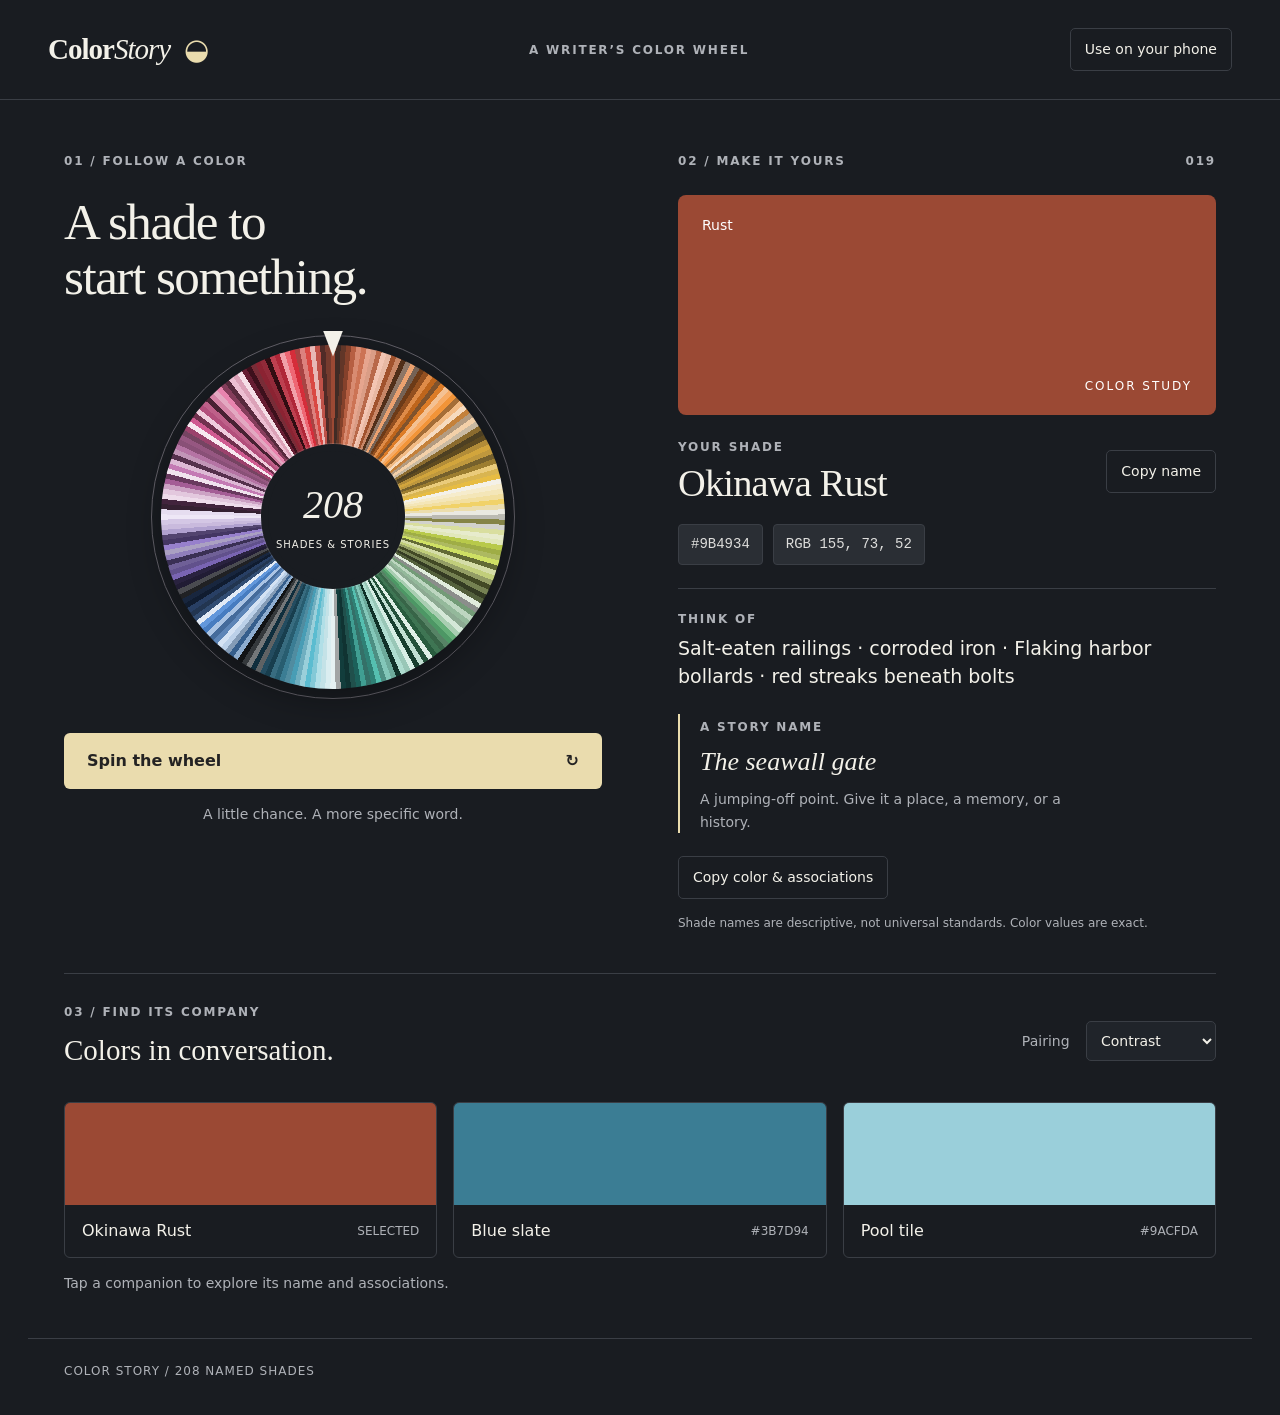
==== index.html @ 8705002e "initial commit" ====
<!doctype html><html lang="en"><head><meta charset="utf-8"><meta name="viewport" content="width=device-width,initial-scale=1"><meta name="theme-color" content="#191c21"><meta name="description" content="Spin a color into a story. 208 named shades, sensory associations, and companion palettes for writers."><title>Color Story — A writer’s color wheel</title><link rel="manifest" href="./manifest.webmanifest"><link rel="icon" type="image/svg+xml" href="data:image/svg+xml,%3Csvg xmlns='http://www.w3.org/2000/svg' viewBox='0 0 32 32'%3E%3Ccircle cx='16' cy='16' r='16' fill='%239B4934'/%3E%3Ccircle cx='16' cy='16' r='9' fill='%23409E92'/%3E%3Ccircle cx='16' cy='16' r='4' fill='%23F6ECCC'/%3E%3C/svg%3E"><link rel="stylesheet" href="./style.css"></head><body>
<header><a class="wordmark" href="./">Color<span>Story</span><span class="mark">◒</span></a><div class="header-note">A WRITER’S COLOR WHEEL</div><button class="quiet" id="install">Use on your phone</button></header>
<main><section class="wheel-panel" aria-label="Color wheel"><div class="section-label">01 / FOLLOW A COLOR</div><h1>A shade to<br>start something.</h1><div class="wheel-wrap"><div class="pointer" aria-hidden="true"></div><div id="wheel" role="img" aria-label="Spinning wheel of 208 named colors"></div><div class="wheel-center"><span>208</span><small>SHADES & STORIES</small></div></div><button id="spin" class="primary">Spin the wheel <span aria-hidden="true">↻</span></button><p class="small centered">A little chance. A more specific word.</p></section>
<section class="result-panel" aria-label="Selected color"><div class="section-label">02 / MAKE IT YOURS <span id="number"></span></div><div id="color-block"><span id="family-label"></span><span class="swatch-caption">COLOR STUDY</span></div><div class="name-row"><div><p class="eyebrow">YOUR SHADE</p><h2 id="color-name"></h2></div><button class="quiet" id="copy-name">Copy name</button></div><div class="codes"><button id="hex" title="Copy HEX"></button><button id="rgb" title="Copy RGB"></button></div><div class="association"><p class="eyebrow">THINK OF</p><p id="associations"></p></div><div class="story"><span class="eyebrow">A STORY NAME</span><p id="story-name"></p><p class="small">A jumping-off point. Give it a place, a memory, or a history.</p></div><button class="quiet copy-all" id="copy-all">Copy color & associations</button><p class="small footnote">Shade names are descriptive, not universal standards. Color values are exact.</p></section>
<section class="palette-section"><div class="palette-heading"><div><div class="section-label">03 / FIND ITS COMPANY</div><h3>Colors in conversation.</h3></div><label>Pairing <select id="pairing"><option value="contrast">Contrast</option><option value="neighbors">Neighbors</option><option value="tonal">Same family</option></select></label></div><div id="palette"></div><p id="palette-note" class="small">Tap a companion to explore its name and associations.</p></section>
</main><footer><span>COLOR STORY / 208 NAMED SHADES</span><span id="status" role="status" aria-live="polite"></span></footer>
<dialog id="install-dialog"><form method="dialog"><button class="close quiet" aria-label="Close">×</button></form><h3>Keep it close.</h3><p>On iPhone, open this page in Safari, tap Share, then Add to Home Screen. On Android, open your browser menu and choose Install app or Add to Home screen.</p><p class="small">This private hosted version may ask you to sign in. The downloadable app package can run on your own host, such as GitHub Pages, without ChatGPT login. Once loaded there, it also works offline.</p><button class="primary" id="native-install" hidden>Install Color Story</button></dialog>
<script src="./colors.js"></script><script src="./app.js"></script></body></html>
---- style.css ----
:root{color-scheme:dark;--bg:#191c21;--panel:#20242a;--line:#3a3e45;--text:#f3f1e9;--muted:#afb2b8;--accent:#eadcae}*{box-sizing:border-box}body{margin:0;background:var(--bg);color:var(--text);font:16px/1.5 system-ui,-apple-system,BlinkMacSystemFont,"Segoe UI",sans-serif}button,select{font:inherit}button,a,select{-webkit-tap-highlight-color:transparent}button{cursor:pointer}button:focus-visible,a:focus-visible,select:focus-visible{outline:3px solid #f2d268;outline-offset:5px}header{max-width:1320px;margin:auto;min-height:100px;padding:24px 48px;display:flex;align-items:center;justify-content:space-between;border-bottom:1px solid var(--line);gap:20px}.wordmark{font-family:Georgia,serif;font-size:29px;font-weight:bold;color:var(--text);text-decoration:none;letter-spacing:-1px}.wordmark>span:first-child{font-weight:normal;font-style:italic}.mark{font-family:system-ui;margin-left:14px;color:var(--accent)}.header-note,.section-label,.eyebrow{font-size:12px;letter-spacing:1.8px;font-weight:600}.header-note{color:var(--muted)}main{max-width:1224px;margin:auto;padding:52px 36px 30px;display:grid;grid-template-columns:1fr 1fr;gap:0 76px}.section-label{color:var(--muted);display:flex;justify-content:space-between}h1{font:normal clamp(38px,4vw,57px)/1.08 Georgia,serif;margin:24px 0 28px;letter-spacing:-1.5px}h2{font:normal clamp(31px,3vw,46px)/1.1 Georgia,serif;margin:4px 0 0;letter-spacing:-.8px}h3{font:normal 29px/1.2 Georgia,serif;margin:12px 0}.wheel-wrap{position:relative;width:min(100%,364px);aspect-ratio:1;margin:30px auto 34px;padding:9px;border:1px solid #626068;border-radius:50%}#wheel{width:100%;height:100%;border-radius:50%;transition:transform 2.8s cubic-bezier(.15,.7,.1,1);box-shadow:0 10px 36px #0005}.wheel-center{position:absolute;inset:30%;border-radius:50%;background:var(--bg);border:7px solid #191c2140;display:flex;align-items:center;justify-content:center;flex-direction:column;box-shadow:0 0 0 1px #ffffff25}.wheel-center>span{font:italic 40px Georgia,serif}.wheel-center small{font-size:10px;letter-spacing:1px;margin-top:9px}.pointer{position:absolute;z-index:2;left:calc(50% - 10px);top:-5px;width:20px;height:26px;background:var(--text);clip-path:polygon(0 0,100% 0,50% 100%);filter:drop-shadow(0 2px 2px #000)}.primary{background:var(--accent);color:#242323;border:0;padding:16px 23px;border-radius:6px;font-weight:650;min-height:52px}.primary:hover{background:#f2e6c4}.primary:disabled{opacity:.6;cursor:wait}#spin{width:100%;display:flex;justify-content:space-between}.small{font-size:14px;color:var(--muted);line-height:1.6}.centered{text-align:center}.result-panel{padding-top:0}#color-block{background:#9B4934;height:220px;border-radius:8px;margin-top:25px;padding:20px 24px;display:flex;flex-direction:column;justify-content:space-between;transition:background .4s}#family-label{font-size:14px}.swatch-caption{font-size:12px;letter-spacing:2px;align-self:flex-end}.name-row{display:flex;align-items:center;justify-content:space-between;gap:15px;margin-top:23px}.eyebrow{color:var(--muted);margin:0 0 6px}.quiet{background:none;border:1px solid var(--line);color:var(--text);padding:10px 14px;border-radius:5px;font-size:14px;min-height:42px;white-space:nowrap}.quiet:hover{background:#ffffff0a;border-color:#7c8089}.codes{display:flex;gap:10px;margin:20px 0 23px;flex-wrap:wrap}.codes button{background:#2a2e34;color:#dededc;border:1px solid var(--line);padding:8px 12px;border-radius:4px;font:14px/1.6 ui-monospace,monospace}.association{border-top:1px solid var(--line);padding-top:21px}.association>p:last-child{font-size:19px;margin:6px 0 23px}.story{border-left:2px solid var(--accent);padding-left:20px;margin:23px 0}.story>p:nth-child(2){font:italic 26px/1.25 Georgia,serif;margin:8px 0}.story .small{max-width:370px;margin:10px 0}.footnote{font-size:12px;margin:15px 0 0}.palette-section{grid-column:1/-1;border-top:1px solid var(--line);margin-top:40px;padding-top:29px}.palette-heading{display:flex;align-items:center;justify-content:space-between;gap:20px;margin-bottom:22px}.palette-heading label{font-size:14px;color:var(--muted)}select{margin-left:12px;color:var(--text);background:var(--panel);padding:10px;border:1px solid var(--line);border-radius:5px}#palette{display:grid;grid-template-columns:repeat(3,1fr);gap:16px}.palette-card{background:transparent;border:1px solid var(--line);border-radius:6px;padding:0;overflow:hidden;text-align:left;color:var(--text)}.palette-card:hover{border-color:#a2a4aa}.mini-swatch{height:102px;display:block}.mini-info{padding:14px 17px;display:flex;justify-content:space-between;align-items:center;gap:12px}.mini-info b{font-size:16px;font-weight:500}.mini-info small{color:var(--muted);font-size:12px}footer{border-top:1px solid var(--line);max-width:1224px;margin:0 auto;padding:23px 36px 35px;display:flex;justify-content:space-between;gap:20px;color:var(--muted);font-size:12px;letter-spacing:1px}#status{letter-spacing:0;color:var(--accent)}dialog{background:var(--panel);color:var(--text);border:1px solid var(--line);border-radius:10px;max-width:490px;padding:28px;width:calc(100% - 32px)}dialog::backdrop{background:#0009}.close{float:right;font-size:22px}dialog p{line-height:1.65}button[hidden]{display:none}@media(max-width:800px){header{padding:20px 22px;min-height:80px}.header-note{display:none}main{gap:35px;padding:30px 22px;grid-template-columns:1fr}h1{font-size:40px}h1 br{display:none}.wheel-wrap{width:min(78vw,330px);margin:25px auto}.result-panel{border-top:1px solid var(--line);padding-top:28px}#color-block{height:160px}.palette-section{margin-top:0}.palette-heading{align-items:flex-start;flex-direction:column;gap:8px}#palette{gap:9px}.mini-info{padding:11px;display:block}.mini-info b{display:block;font-size:14px}.mini-info small{display:block;margin-top:6px}.mini-swatch{height:80px}.name-row .quiet{font-size:12px}footer{padding:20px 22px;flex-direction:column;gap:5px}.palette-heading h3{font-size:28px}}@media(prefers-reduced-motion:reduce){#wheel,#color-block{transition:none}}
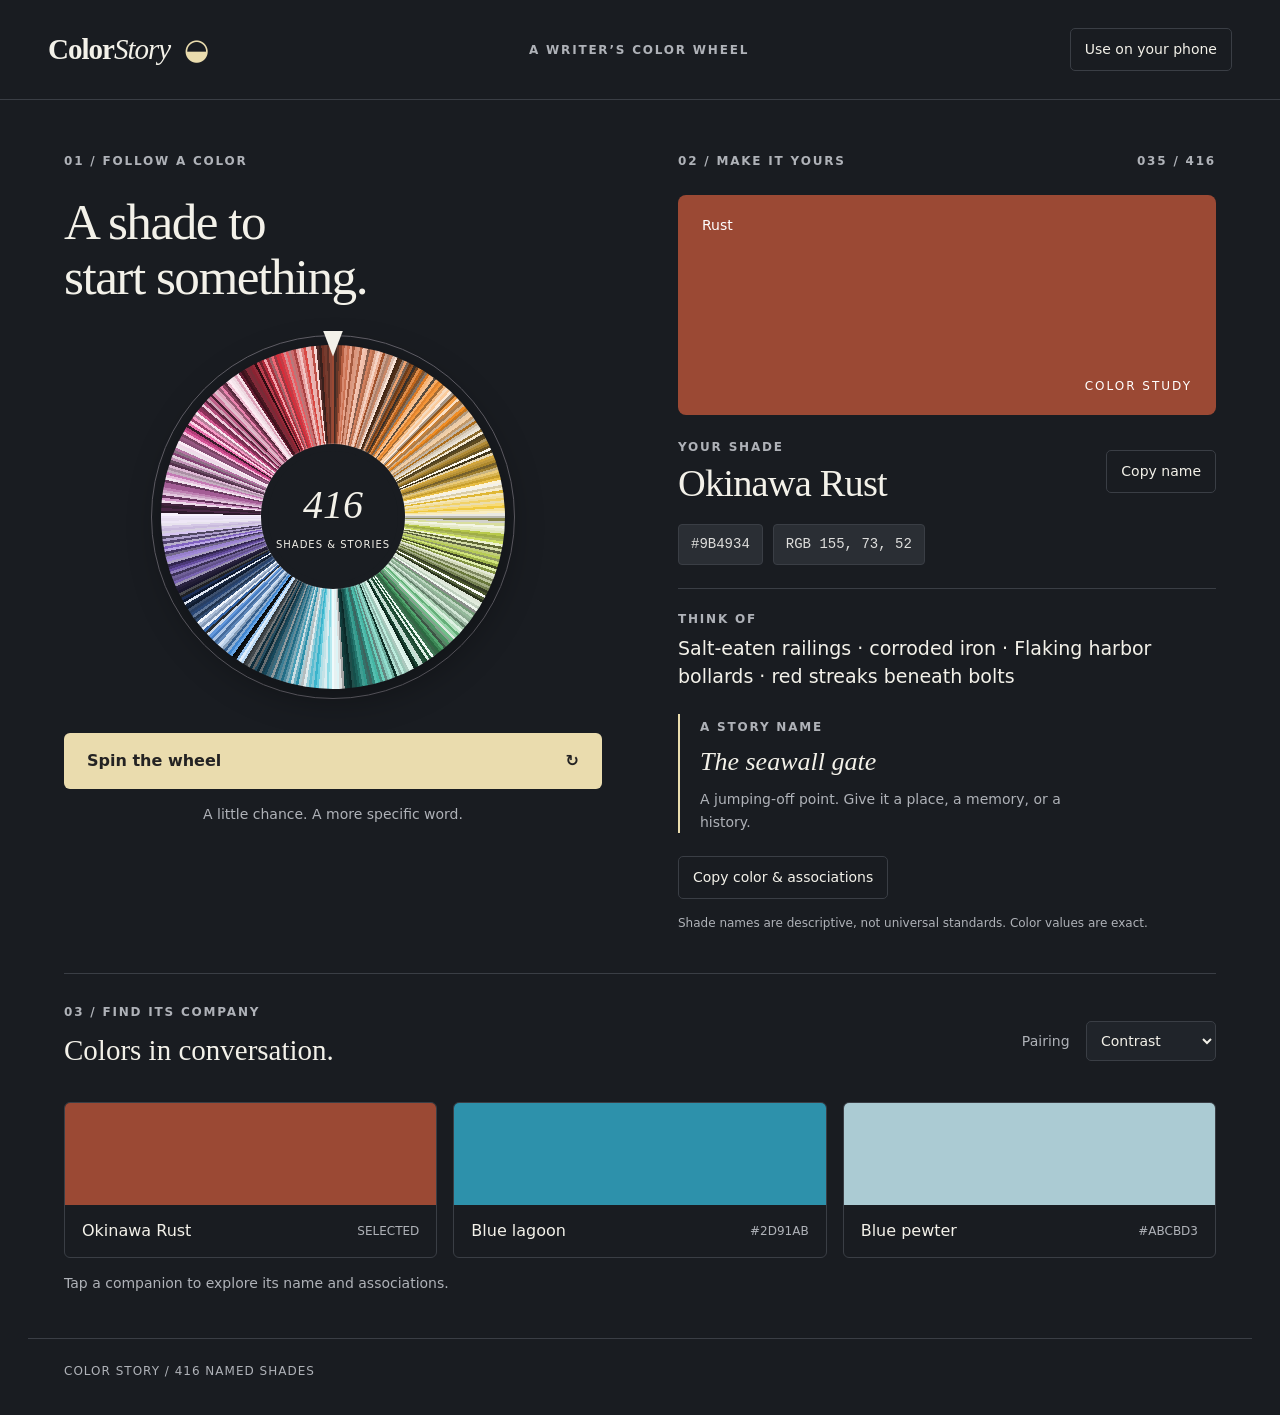
==== commit fa3593a6: "Expand color picker from 208 to 416 shades" ====
--- a/index.html
+++ b/index.html
@@ -1,8 +1,8 @@
-<!doctype html><html lang="en"><head><meta charset="utf-8"><meta name="viewport" content="width=device-width,initial-scale=1"><meta name="theme-color" content="#191c21"><meta name="description" content="Spin a color into a story. 208 named shades, sensory associations, and companion palettes for writers."><title>Color Story — A writer’s color wheel</title><link rel="manifest" href="./manifest.webmanifest"><link rel="icon" type="image/svg+xml" href="data:image/svg+xml,%3Csvg xmlns='http://www.w3.org/2000/svg' viewBox='0 0 32 32'%3E%3Ccircle cx='16' cy='16' r='16' fill='%239B4934'/%3E%3Ccircle cx='16' cy='16' r='9' fill='%23409E92'/%3E%3Ccircle cx='16' cy='16' r='4' fill='%23F6ECCC'/%3E%3C/svg%3E"><link rel="stylesheet" href="./style.css"></head><body>
+<!doctype html><html lang="en"><head><meta charset="utf-8"><meta name="viewport" content="width=device-width,initial-scale=1"><meta name="theme-color" content="#191c21"><meta name="description" content="Spin a color into a story. 416 named shades, sensory associations, and companion palettes for writers."><title>Color Story — A writer’s color wheel</title><link rel="manifest" href="./manifest.webmanifest"><link rel="icon" type="image/svg+xml" href="data:image/svg+xml,%3Csvg xmlns='http://www.w3.org/2000/svg' viewBox='0 0 32 32'%3E%3Ccircle cx='16' cy='16' r='16' fill='%239B4934'/%3E%3Ccircle cx='16' cy='16' r='9' fill='%23409E92'/%3E%3Ccircle cx='16' cy='16' r='4' fill='%23F6ECCC'/%3E%3C/svg%3E"><link rel="stylesheet" href="./style.css"></head><body>
 <header><a class="wordmark" href="./">Color<span>Story</span><span class="mark">◒</span></a><div class="header-note">A WRITER’S COLOR WHEEL</div><button class="quiet" id="install">Use on your phone</button></header>
-<main><section class="wheel-panel" aria-label="Color wheel"><div class="section-label">01 / FOLLOW A COLOR</div><h1>A shade to<br>start something.</h1><div class="wheel-wrap"><div class="pointer" aria-hidden="true"></div><div id="wheel" role="img" aria-label="Spinning wheel of 208 named colors"></div><div class="wheel-center"><span>208</span><small>SHADES & STORIES</small></div></div><button id="spin" class="primary">Spin the wheel <span aria-hidden="true">↻</span></button><p class="small centered">A little chance. A more specific word.</p></section>
+<main><section class="wheel-panel" aria-label="Color wheel"><div class="section-label">01 / FOLLOW A COLOR</div><h1>A shade to<br>start something.</h1><div class="wheel-wrap"><div class="pointer" aria-hidden="true"></div><div id="wheel" role="img" aria-label="Spinning wheel of 416 named colors"></div><div class="wheel-center"><span id="shade-count">416</span><small>SHADES & STORIES</small></div></div><button id="spin" class="primary">Spin the wheel <span aria-hidden="true">↻</span></button><p class="small centered">A little chance. A more specific word.</p></section>
 <section class="result-panel" aria-label="Selected color"><div class="section-label">02 / MAKE IT YOURS <span id="number"></span></div><div id="color-block"><span id="family-label"></span><span class="swatch-caption">COLOR STUDY</span></div><div class="name-row"><div><p class="eyebrow">YOUR SHADE</p><h2 id="color-name"></h2></div><button class="quiet" id="copy-name">Copy name</button></div><div class="codes"><button id="hex" title="Copy HEX"></button><button id="rgb" title="Copy RGB"></button></div><div class="association"><p class="eyebrow">THINK OF</p><p id="associations"></p></div><div class="story"><span class="eyebrow">A STORY NAME</span><p id="story-name"></p><p class="small">A jumping-off point. Give it a place, a memory, or a history.</p></div><button class="quiet copy-all" id="copy-all">Copy color & associations</button><p class="small footnote">Shade names are descriptive, not universal standards. Color values are exact.</p></section>
 <section class="palette-section"><div class="palette-heading"><div><div class="section-label">03 / FIND ITS COMPANY</div><h3>Colors in conversation.</h3></div><label>Pairing <select id="pairing"><option value="contrast">Contrast</option><option value="neighbors">Neighbors</option><option value="tonal">Same family</option></select></label></div><div id="palette"></div><p id="palette-note" class="small">Tap a companion to explore its name and associations.</p></section>
-</main><footer><span>COLOR STORY / 208 NAMED SHADES</span><span id="status" role="status" aria-live="polite"></span></footer>
+</main><footer><span id="footer-count">COLOR STORY / 416 NAMED SHADES</span><span id="status" role="status" aria-live="polite"></span></footer>
 <dialog id="install-dialog"><form method="dialog"><button class="close quiet" aria-label="Close">×</button></form><h3>Keep it close.</h3><p>On iPhone, open this page in Safari, tap Share, then Add to Home Screen. On Android, open your browser menu and choose Install app or Add to Home screen.</p><p class="small">This private hosted version may ask you to sign in. The downloadable app package can run on your own host, such as GitHub Pages, without ChatGPT login. Once loaded there, it also works offline.</p><button class="primary" id="native-install" hidden>Install Color Story</button></dialog>
 <script src="./colors.js"></script><script src="./app.js"></script></body></html>
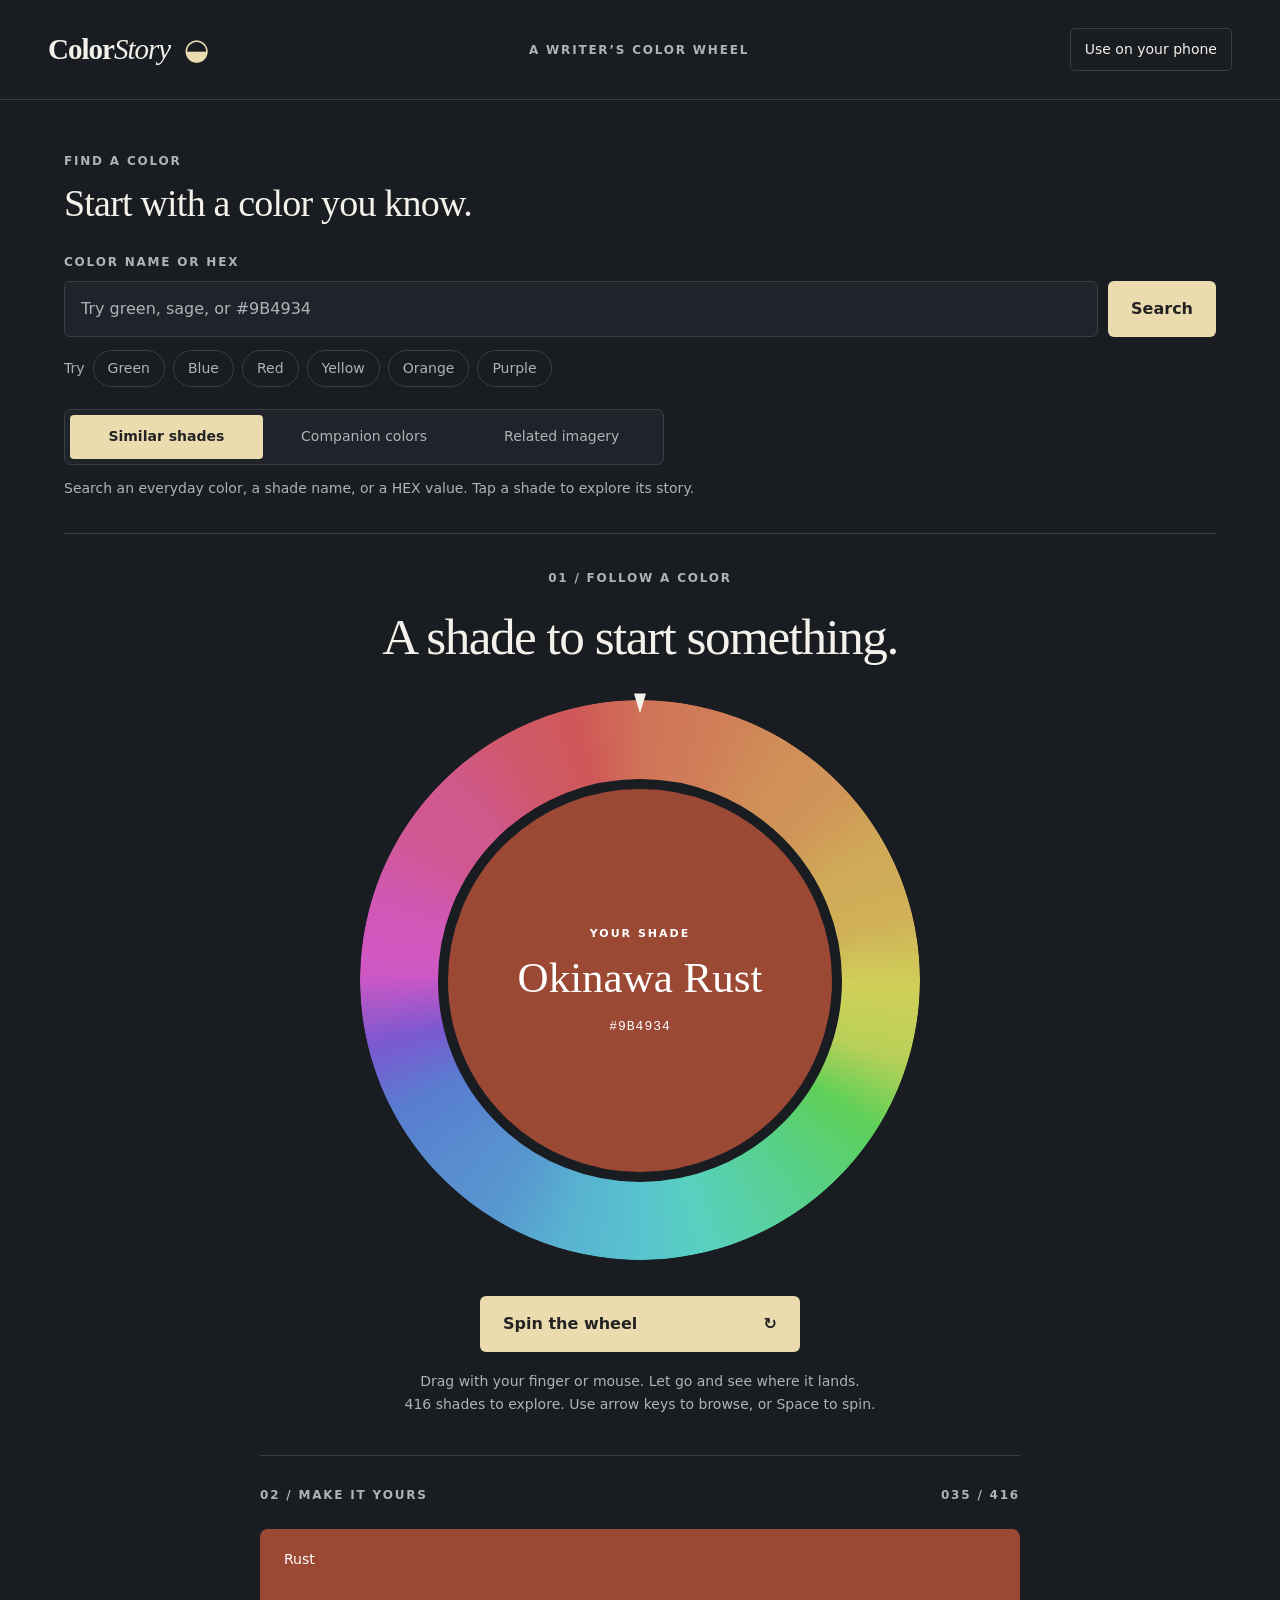
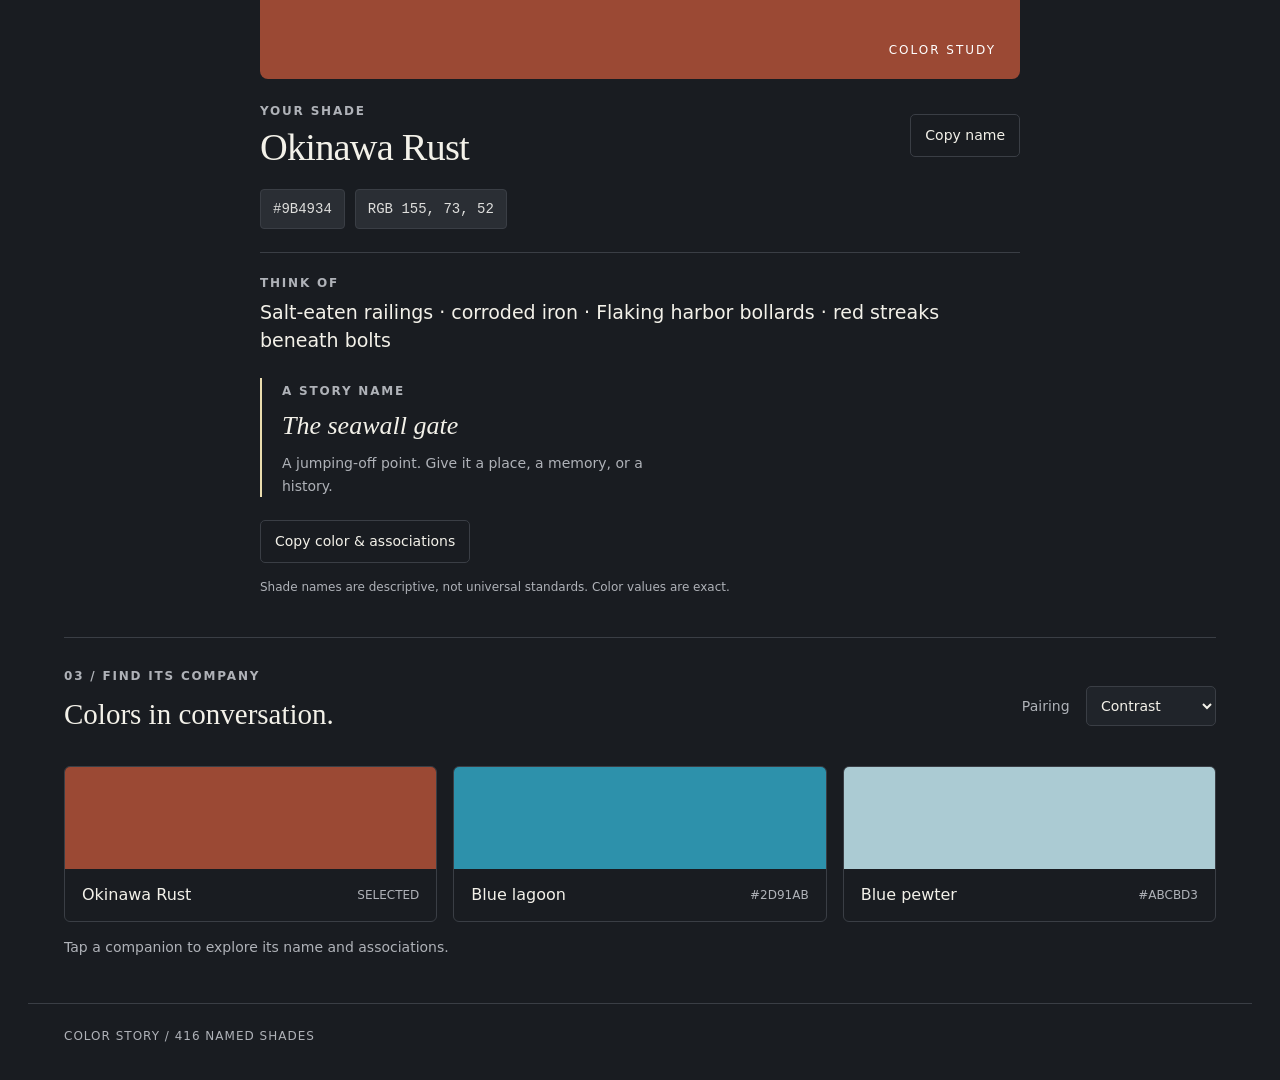
==== commit 49297391: "Add color search and interactive smooth color wheel" ====
--- a/index.html
+++ b/index.html
@@ -1,8 +1,49 @@
 <!doctype html><html lang="en"><head><meta charset="utf-8"><meta name="viewport" content="width=device-width,initial-scale=1"><meta name="theme-color" content="#191c21"><meta name="description" content="Spin a color into a story. 416 named shades, sensory associations, and companion palettes for writers."><title>Color Story — A writer’s color wheel</title><link rel="manifest" href="./manifest.webmanifest"><link rel="icon" type="image/svg+xml" href="data:image/svg+xml,%3Csvg xmlns='http://www.w3.org/2000/svg' viewBox='0 0 32 32'%3E%3Ccircle cx='16' cy='16' r='16' fill='%239B4934'/%3E%3Ccircle cx='16' cy='16' r='9' fill='%23409E92'/%3E%3Ccircle cx='16' cy='16' r='4' fill='%23F6ECCC'/%3E%3C/svg%3E"><link rel="stylesheet" href="./style.css"></head><body>
 <header><a class="wordmark" href="./">Color<span>Story</span><span class="mark">◒</span></a><div class="header-note">A WRITER’S COLOR WHEEL</div><button class="quiet" id="install">Use on your phone</button></header>
-<main><section class="wheel-panel" aria-label="Color wheel"><div class="section-label">01 / FOLLOW A COLOR</div><h1>A shade to<br>start something.</h1><div class="wheel-wrap"><div class="pointer" aria-hidden="true"></div><div id="wheel" role="img" aria-label="Spinning wheel of 416 named colors"></div><div class="wheel-center"><span id="shade-count">416</span><small>SHADES & STORIES</small></div></div><button id="spin" class="primary">Spin the wheel <span aria-hidden="true">↻</span></button><p class="small centered">A little chance. A more specific word.</p></section>
+<main>
+<section class="search-section" aria-labelledby="search-heading">
+  <div class="section-label">FIND A COLOR</div>
+  <h2 id="search-heading">Start with a color you know.</h2>
+  <form id="color-search-form" role="search">
+    <label class="eyebrow" for="color-search">COLOR NAME OR HEX</label>
+    <div class="search-input-row">
+      <input id="color-search" type="search" placeholder="Try green, sage, or #9B4934" autocomplete="off" spellcheck="false" maxlength="100" aria-describedby="search-help">
+      <button class="quiet" id="clear-search" type="button" hidden>Clear</button>
+      <button class="primary" type="submit">Search</button>
+    </div>
+  </form>
+  <div class="search-examples" aria-label="Try a color">
+    <span class="small">Try</span>
+    <button type="button" data-query="green">Green</button><button type="button" data-query="blue">Blue</button><button type="button" data-query="red">Red</button><button type="button" data-query="yellow">Yellow</button><button type="button" data-query="orange">Orange</button><button type="button" data-query="purple">Purple</button>
+  </div>
+  <fieldset class="search-modes">
+    <legend class="visually-hidden">Explore search results by</legend>
+    <label><input type="radio" name="search-mode" value="similar" checked><span>Similar shades</span></label>
+    <label><input type="radio" name="search-mode" value="companions"><span>Companion colors</span></label>
+    <label><input type="radio" name="search-mode" value="imagery"><span>Related imagery</span></label>
+  </fieldset>
+  <p id="search-help" class="small">Search an everyday color, a shade name, or a HEX value. Tap a shade to explore its story.</p>
+  <div id="search-anchor-controls" class="search-anchor-controls" hidden>
+    <label for="search-anchor">Pairing with:</label><span id="search-anchor-swatch" aria-hidden="true"></span><select id="search-anchor"></select>
+    <label for="search-pairing">Pairing</label><select id="search-pairing"><option value="contrast">Contrast</option><option value="neighbors">Neighbors</option><option value="tonal">Same family</option></select>
+  </div>
+  <p id="search-summary" class="small" role="status" aria-live="polite" aria-atomic="true"></p>
+  <ul id="search-results" class="search-results" aria-label="Color search results"></ul>
+  <button id="search-more" class="quiet" type="button" hidden>Show more shades</button>
+</section>
+<section class="wheel-panel" aria-label="Color wheel">
+  <div class="section-label">01 / FOLLOW A COLOR</div>
+  <h1>A shade to start something.</h1>
+  <div id="wheel-control" class="wheel-wrap" role="slider" tabindex="0" aria-label="Color wheel" aria-valuemin="0" aria-valuemax="415" aria-valuenow="0" aria-describedby="wheel-help">
+    <div class="pointer" aria-hidden="true"></div>
+    <div class="wheel-disc" aria-hidden="true"><div id="wheel"></div></div>
+    <div id="wheel-preview" class="wheel-center" aria-hidden="true"><span class="wheel-eyebrow">YOUR SHADE</span><span id="wheel-color-name"></span><small id="wheel-color-hex"></small></div>
+  </div>
+  <button id="spin" class="primary">Spin the wheel <span aria-hidden="true">↻</span></button>
+  <p id="wheel-help" class="small centered">Drag with your finger or mouse. Let go and see where it lands.<br><span id="shade-count">416</span> shades to explore. Use arrow keys to browse, or Space to spin.</p>
+</section>
 <section class="result-panel" aria-label="Selected color"><div class="section-label">02 / MAKE IT YOURS <span id="number"></span></div><div id="color-block"><span id="family-label"></span><span class="swatch-caption">COLOR STUDY</span></div><div class="name-row"><div><p class="eyebrow">YOUR SHADE</p><h2 id="color-name"></h2></div><button class="quiet" id="copy-name">Copy name</button></div><div class="codes"><button id="hex" title="Copy HEX"></button><button id="rgb" title="Copy RGB"></button></div><div class="association"><p class="eyebrow">THINK OF</p><p id="associations"></p></div><div class="story"><span class="eyebrow">A STORY NAME</span><p id="story-name"></p><p class="small">A jumping-off point. Give it a place, a memory, or a history.</p></div><button class="quiet copy-all" id="copy-all">Copy color & associations</button><p class="small footnote">Shade names are descriptive, not universal standards. Color values are exact.</p></section>
 <section class="palette-section"><div class="palette-heading"><div><div class="section-label">03 / FIND ITS COMPANY</div><h3>Colors in conversation.</h3></div><label>Pairing <select id="pairing"><option value="contrast">Contrast</option><option value="neighbors">Neighbors</option><option value="tonal">Same family</option></select></label></div><div id="palette"></div><p id="palette-note" class="small">Tap a companion to explore its name and associations.</p></section>
 </main><footer><span id="footer-count">COLOR STORY / 416 NAMED SHADES</span><span id="status" role="status" aria-live="polite"></span></footer>
 <dialog id="install-dialog"><form method="dialog"><button class="close quiet" aria-label="Close">×</button></form><h3>Keep it close.</h3><p>On iPhone, open this page in Safari, tap Share, then Add to Home Screen. On Android, open your browser menu and choose Install app or Add to Home screen.</p><p class="small">This private hosted version may ask you to sign in. The downloadable app package can run on your own host, such as GitHub Pages, without ChatGPT login. Once loaded there, it also works offline.</p><button class="primary" id="native-install" hidden>Install Color Story</button></dialog>
-<script src="./colors.js"></script><script src="./app.js"></script></body></html>
+<script src="./colors.js"></script><script src="./search.js"></script><script src="./wheel.js"></script><script src="./app.js"></script></body></html>
--- a/style.css
+++ b/style.css
@@ -1 +1,70 @@
 :root{color-scheme:dark;--bg:#191c21;--panel:#20242a;--line:#3a3e45;--text:#f3f1e9;--muted:#afb2b8;--accent:#eadcae}*{box-sizing:border-box}body{margin:0;background:var(--bg);color:var(--text);font:16px/1.5 system-ui,-apple-system,BlinkMacSystemFont,"Segoe UI",sans-serif}button,select{font:inherit}button,a,select{-webkit-tap-highlight-color:transparent}button{cursor:pointer}button:focus-visible,a:focus-visible,select:focus-visible{outline:3px solid #f2d268;outline-offset:5px}header{max-width:1320px;margin:auto;min-height:100px;padding:24px 48px;display:flex;align-items:center;justify-content:space-between;border-bottom:1px solid var(--line);gap:20px}.wordmark{font-family:Georgia,serif;font-size:29px;font-weight:bold;color:var(--text);text-decoration:none;letter-spacing:-1px}.wordmark>span:first-child{font-weight:normal;font-style:italic}.mark{font-family:system-ui;margin-left:14px;color:var(--accent)}.header-note,.section-label,.eyebrow{font-size:12px;letter-spacing:1.8px;font-weight:600}.header-note{color:var(--muted)}main{max-width:1224px;margin:auto;padding:52px 36px 30px;display:grid;grid-template-columns:1fr 1fr;gap:0 76px}.section-label{color:var(--muted);display:flex;justify-content:space-between}h1{font:normal clamp(38px,4vw,57px)/1.08 Georgia,serif;margin:24px 0 28px;letter-spacing:-1.5px}h2{font:normal clamp(31px,3vw,46px)/1.1 Georgia,serif;margin:4px 0 0;letter-spacing:-.8px}h3{font:normal 29px/1.2 Georgia,serif;margin:12px 0}.wheel-wrap{position:relative;width:min(100%,364px);aspect-ratio:1;margin:30px auto 34px;padding:9px;border:1px solid #626068;border-radius:50%}#wheel{width:100%;height:100%;border-radius:50%;transition:transform 2.8s cubic-bezier(.15,.7,.1,1);box-shadow:0 10px 36px #0005}.wheel-center{position:absolute;inset:30%;border-radius:50%;background:var(--bg);border:7px solid #191c2140;display:flex;align-items:center;justify-content:center;flex-direction:column;box-shadow:0 0 0 1px #ffffff25}.wheel-center>span{font:italic 40px Georgia,serif}.wheel-center small{font-size:10px;letter-spacing:1px;margin-top:9px}.pointer{position:absolute;z-index:2;left:calc(50% - 10px);top:-5px;width:20px;height:26px;background:var(--text);clip-path:polygon(0 0,100% 0,50% 100%);filter:drop-shadow(0 2px 2px #000)}.primary{background:var(--accent);color:#242323;border:0;padding:16px 23px;border-radius:6px;font-weight:650;min-height:52px}.primary:hover{background:#f2e6c4}.primary:disabled{opacity:.6;cursor:wait}#spin{width:100%;display:flex;justify-content:space-between}.small{font-size:14px;color:var(--muted);line-height:1.6}.centered{text-align:center}.result-panel{padding-top:0}#color-block{background:#9B4934;height:220px;border-radius:8px;margin-top:25px;padding:20px 24px;display:flex;flex-direction:column;justify-content:space-between;transition:background .4s}#family-label{font-size:14px}.swatch-caption{font-size:12px;letter-spacing:2px;align-self:flex-end}.name-row{display:flex;align-items:center;justify-content:space-between;gap:15px;margin-top:23px}.eyebrow{color:var(--muted);margin:0 0 6px}.quiet{background:none;border:1px solid var(--line);color:var(--text);padding:10px 14px;border-radius:5px;font-size:14px;min-height:42px;white-space:nowrap}.quiet:hover{background:#ffffff0a;border-color:#7c8089}.codes{display:flex;gap:10px;margin:20px 0 23px;flex-wrap:wrap}.codes button{background:#2a2e34;color:#dededc;border:1px solid var(--line);padding:8px 12px;border-radius:4px;font:14px/1.6 ui-monospace,monospace}.association{border-top:1px solid var(--line);padding-top:21px}.association>p:last-child{font-size:19px;margin:6px 0 23px}.story{border-left:2px solid var(--accent);padding-left:20px;margin:23px 0}.story>p:nth-child(2){font:italic 26px/1.25 Georgia,serif;margin:8px 0}.story .small{max-width:370px;margin:10px 0}.footnote{font-size:12px;margin:15px 0 0}.palette-section{grid-column:1/-1;border-top:1px solid var(--line);margin-top:40px;padding-top:29px}.palette-heading{display:flex;align-items:center;justify-content:space-between;gap:20px;margin-bottom:22px}.palette-heading label{font-size:14px;color:var(--muted)}select{margin-left:12px;color:var(--text);background:var(--panel);padding:10px;border:1px solid var(--line);border-radius:5px}#palette{display:grid;grid-template-columns:repeat(3,1fr);gap:16px}.palette-card{background:transparent;border:1px solid var(--line);border-radius:6px;padding:0;overflow:hidden;text-align:left;color:var(--text)}.palette-card:hover{border-color:#a2a4aa}.mini-swatch{height:102px;display:block}.mini-info{padding:14px 17px;display:flex;justify-content:space-between;align-items:center;gap:12px}.mini-info b{font-size:16px;font-weight:500}.mini-info small{color:var(--muted);font-size:12px}footer{border-top:1px solid var(--line);max-width:1224px;margin:0 auto;padding:23px 36px 35px;display:flex;justify-content:space-between;gap:20px;color:var(--muted);font-size:12px;letter-spacing:1px}#status{letter-spacing:0;color:var(--accent)}dialog{background:var(--panel);color:var(--text);border:1px solid var(--line);border-radius:10px;max-width:490px;padding:28px;width:calc(100% - 32px)}dialog::backdrop{background:#0009}.close{float:right;font-size:22px}dialog p{line-height:1.65}button[hidden]{display:none}@media(max-width:800px){header{padding:20px 22px;min-height:80px}.header-note{display:none}main{gap:35px;padding:30px 22px;grid-template-columns:1fr}h1{font-size:40px}h1 br{display:none}.wheel-wrap{width:min(78vw,330px);margin:25px auto}.result-panel{border-top:1px solid var(--line);padding-top:28px}#color-block{height:160px}.palette-section{margin-top:0}.palette-heading{align-items:flex-start;flex-direction:column;gap:8px}#palette{gap:9px}.mini-info{padding:11px;display:block}.mini-info b{display:block;font-size:14px}.mini-info small{display:block;margin-top:6px}.mini-swatch{height:80px}.name-row .quiet{font-size:12px}footer{padding:20px 22px;flex-direction:column;gap:5px}.palette-heading h3{font-size:28px}}@media(prefers-reduced-motion:reduce){#wheel,#color-block{transition:none}}
+:root{--search-ring:#f2d268}
+[hidden]{display:none!important}
+.visually-hidden{position:absolute;width:1px;height:1px;padding:0;margin:-1px;overflow:hidden;clip-path:inset(50%);white-space:nowrap;border:0}
+input{font:inherit}
+input:focus-visible{outline:3px solid var(--search-ring);outline-offset:3px}
+.search-section{grid-column:1/-1;padding-bottom:34px;margin-bottom:35px;border-bottom:1px solid var(--line);min-width:0}
+.search-section h2{font-size:clamp(29px,3vw,38px);margin:13px 0 24px}
+.search-input-row{display:flex;gap:10px;margin-top:8px}
+#color-search{flex:1;min-width:0;width:100%;background:var(--panel);color:var(--text);border:1px solid var(--line);border-radius:6px;padding:14px 16px;min-height:52px}
+#color-search::placeholder{color:var(--muted);opacity:1}
+#color-search::-webkit-search-cancel-button{display:none}
+.search-examples{display:flex;align-items:center;gap:8px;flex-wrap:wrap;margin:13px 0 22px}
+.search-examples button{background:transparent;color:var(--muted);border:1px solid var(--line);border-radius:20px;padding:7px 14px;font-size:14px;min-height:36px}
+.search-examples button:hover{color:var(--text);border-color:var(--muted)}
+.search-modes{display:flex;gap:5px;max-width:600px;border:1px solid var(--line);border-radius:7px;padding:5px;margin:0;background:var(--panel)}
+.search-modes label{position:relative;flex:1;min-width:0;cursor:pointer}
+.search-modes input{position:absolute;opacity:0;width:1px;height:1px}
+.search-modes span{display:flex;align-items:center;justify-content:center;height:100%;min-height:44px;padding:10px 12px;border-radius:4px;font-size:14px;color:var(--muted);text-align:center}
+.search-modes input:checked+span{background:var(--accent);color:#242323;font-weight:600}
+.search-modes input:focus-visible+span{outline:3px solid var(--search-ring);outline-offset:3px}
+#search-help{margin:12px 0 0}
+.search-anchor-controls{display:flex;align-items:center;gap:10px;flex-wrap:wrap;margin-top:20px;color:var(--muted);font-size:14px}
+.search-anchor-controls select{margin-left:0;max-width:100%;min-width:0}
+#search-anchor-swatch{display:block;width:28px;height:28px;flex-shrink:0;border-radius:5px;border:1px solid #ffffff30}
+#search-anchor{flex:1;max-width:280px}
+#search-summary:empty{display:none}
+#search-summary{margin:20px 0 14px}
+.query-swatch{display:inline-block;width:20px;height:20px;vertical-align:middle;margin-right:8px;border-radius:4px;border:1px solid #ffffff30}
+.search-results{display:grid;grid-template-columns:repeat(6,minmax(0,1fr));gap:12px;padding:0;margin:0;list-style:none}
+.search-results:empty{display:none}
+.search-results li{min-width:0}
+.search-card{width:100%;height:100%;display:flex;flex-direction:column}
+.search-card[aria-pressed="true"]{border-color:var(--accent);box-shadow:0 0 0 1px var(--accent)}
+.search-card:disabled{opacity:.6;cursor:wait}
+.search-card .mini-swatch{height:78px;width:100%;flex-shrink:0}
+.search-card .mini-info{display:block;padding:12px;width:100%}
+.search-card .mini-info b{display:block;font-size:15px;overflow-wrap:anywhere}
+.search-card .mini-info small{display:block;margin-top:6px;overflow-wrap:anywhere}
+.search-card .imagery-phrase{font-size:13px;line-height:1.5;color:var(--muted);display:block;margin-top:9px}
+#search-more{margin-top:16px}
+@media(max-width:1000px){.search-results{grid-template-columns:repeat(3,minmax(0,1fr))}}
+@media(max-width:800px){.search-section{margin-bottom:0;padding-bottom:26px}.search-modes{max-width:none}.search-results{grid-template-columns:repeat(3,minmax(0,1fr))}}
+@media(max-width:480px){header{flex-wrap:wrap;gap:12px}.search-results{grid-template-columns:repeat(2,minmax(0,1fr))}.search-input-row{flex-wrap:wrap}#color-search{flex-basis:100%}.search-input-row .primary{flex:1}.search-modes span{font-size:12px;padding:9px 5px}.search-anchor-controls{gap:8px}#search-anchor{max-width:calc(100% - 130px)}.search-anchor-controls label[for="search-pairing"]{flex-basis:calc(100% - 170px)}}
+main{grid-template-columns:minmax(0,1fr);gap:0}
+.wheel-panel{text-align:center;min-width:0}
+.wheel-panel>.section-label{justify-content:center}
+.wheel-panel h1{font-size:clamp(34px,4vw,52px);margin:22px auto 34px;max-width:760px}
+.wheel-wrap{width:min(100%,560px);padding:0;border:0;margin:36px auto;cursor:grab;touch-action:none;user-select:none;-webkit-user-select:none}
+.wheel-wrap:focus-visible{outline:3px solid var(--accent);outline-offset:10px}
+.wheel-wrap.is-dragging{cursor:grabbing}
+.wheel-disc{position:absolute;inset:0;border-radius:50%;overflow:hidden}
+#wheel{transition:none;box-shadow:none}
+.wheel-center{inset:14%;padding:24px;background:var(--bg);border:10px solid var(--bg);box-shadow:none;pointer-events:none;color:var(--text)}
+.wheel-center>.wheel-eyebrow{font:600 11px system-ui,sans-serif;letter-spacing:2px;margin-bottom:14px}
+#wheel-color-name{font:normal clamp(24px,3.5vw,43px)/1.12 Georgia,serif;max-width:100%;overflow-wrap:anywhere}
+.wheel-center small{font:13px ui-monospace,monospace;letter-spacing:1px;margin-top:17px}
+.pointer{left:calc(50% - 6px);top:-7px;width:12px;height:20px;filter:none;pointer-events:none}
+#spin{max-width:320px;margin:auto}
+#wheel-help{margin:18px auto 0;max-width:520px}
+.result-panel{width:100%;max-width:760px;justify-self:center;border-top:1px solid var(--line);padding-top:30px;margin-top:40px;min-width:0}
+#color-block{height:150px}
+.name-row>div{min-width:0}
+#color-name{overflow-wrap:anywhere}
+.palette-section{margin-top:40px}
+#palette{grid-template-columns:repeat(3,minmax(0,1fr))}
+.palette-card{min-width:0}
+.mini-info b{overflow-wrap:anywhere}
+@media(max-width:800px){main{gap:0}.wheel-panel h1{font-size:clamp(30px,5vw,42px)}.wheel-wrap{width:min(100%,500px);margin:28px auto}.wheel-center{padding:16px;border-width:7px}.wheel-center>.wheel-eyebrow{font-size:10px;letter-spacing:1px;margin-bottom:10px}#wheel-color-name{font-size:clamp(22px,5vw,36px)}.wheel-center small{font-size:12px;margin-top:12px}.wheel-panel{padding-top:30px}.result-panel{margin-top:30px}#wheel-help{font-size:13px}}
+@media(max-width:360px){.wheel-center{padding:10px}.wheel-center>.wheel-eyebrow{font-size:9px}#wheel-color-name{font-size:22px}.wheel-center small{font-size:11px}.name-row{flex-wrap:wrap}}
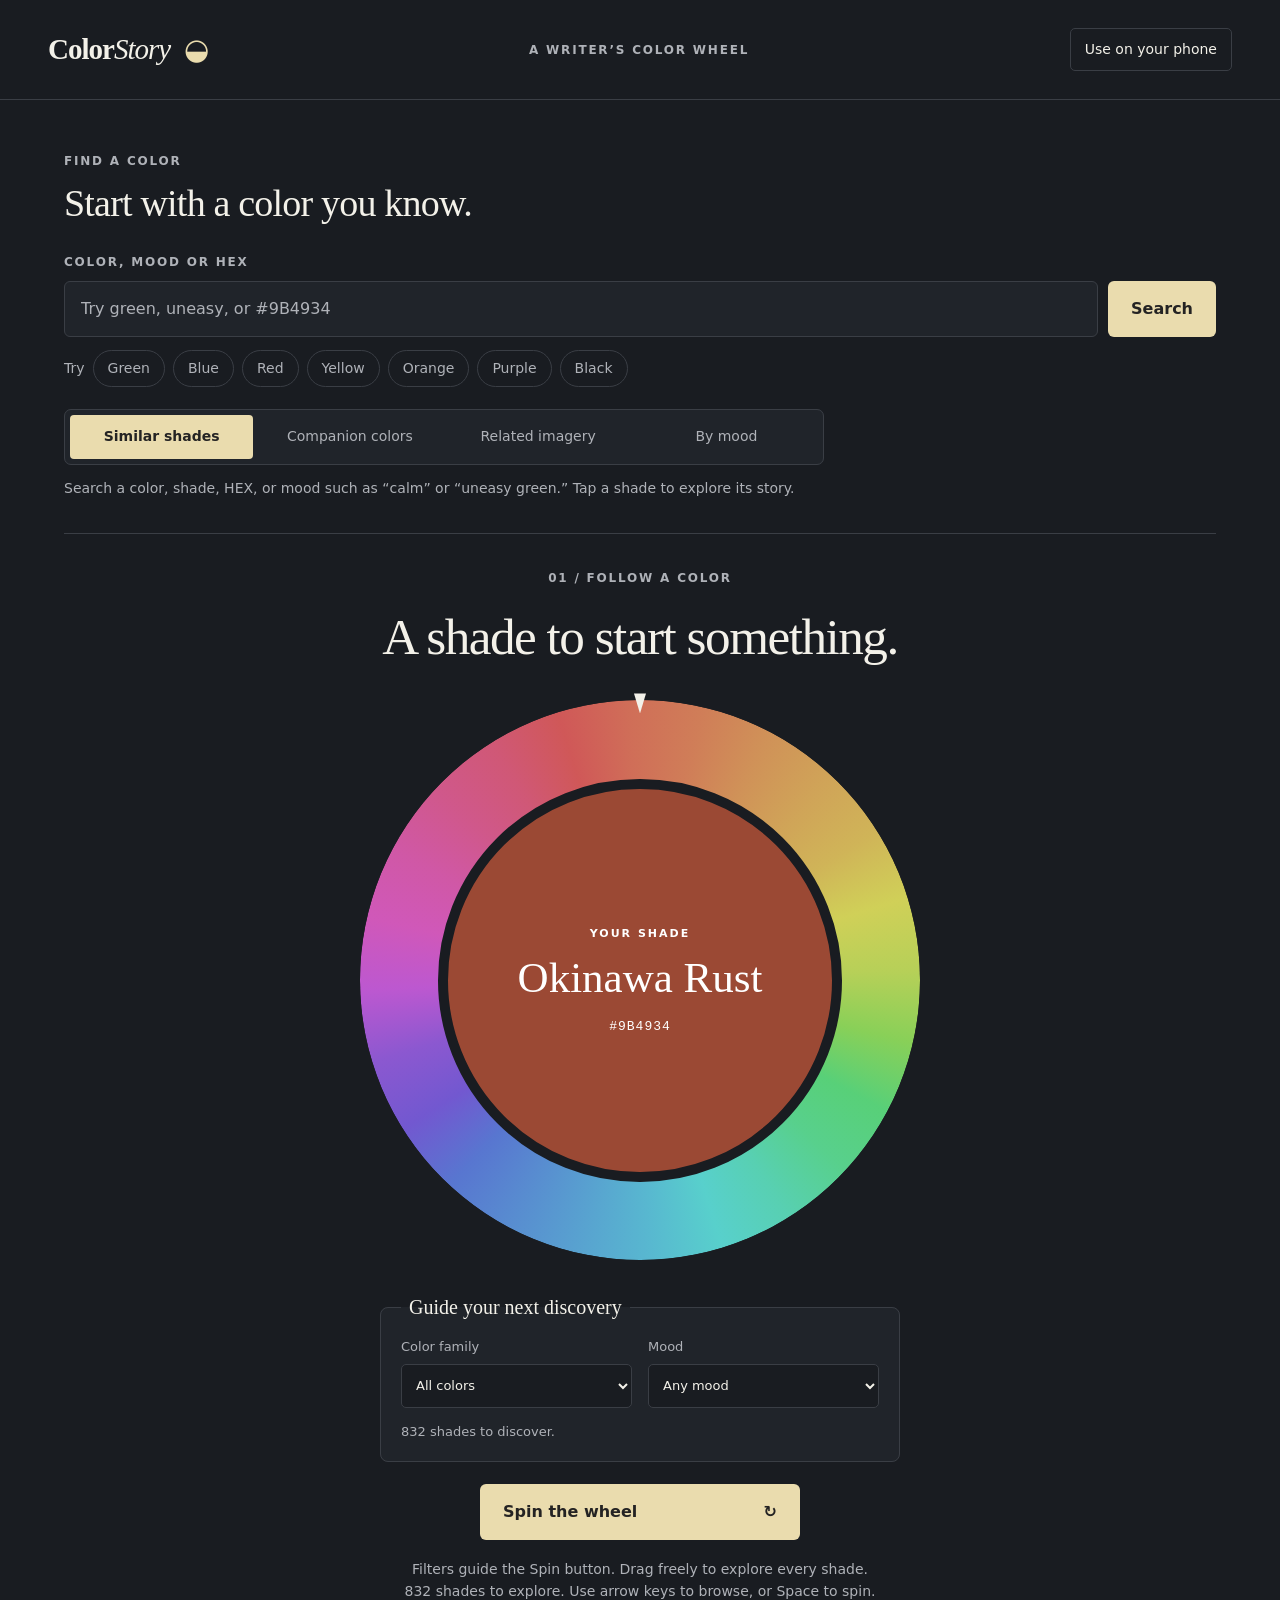
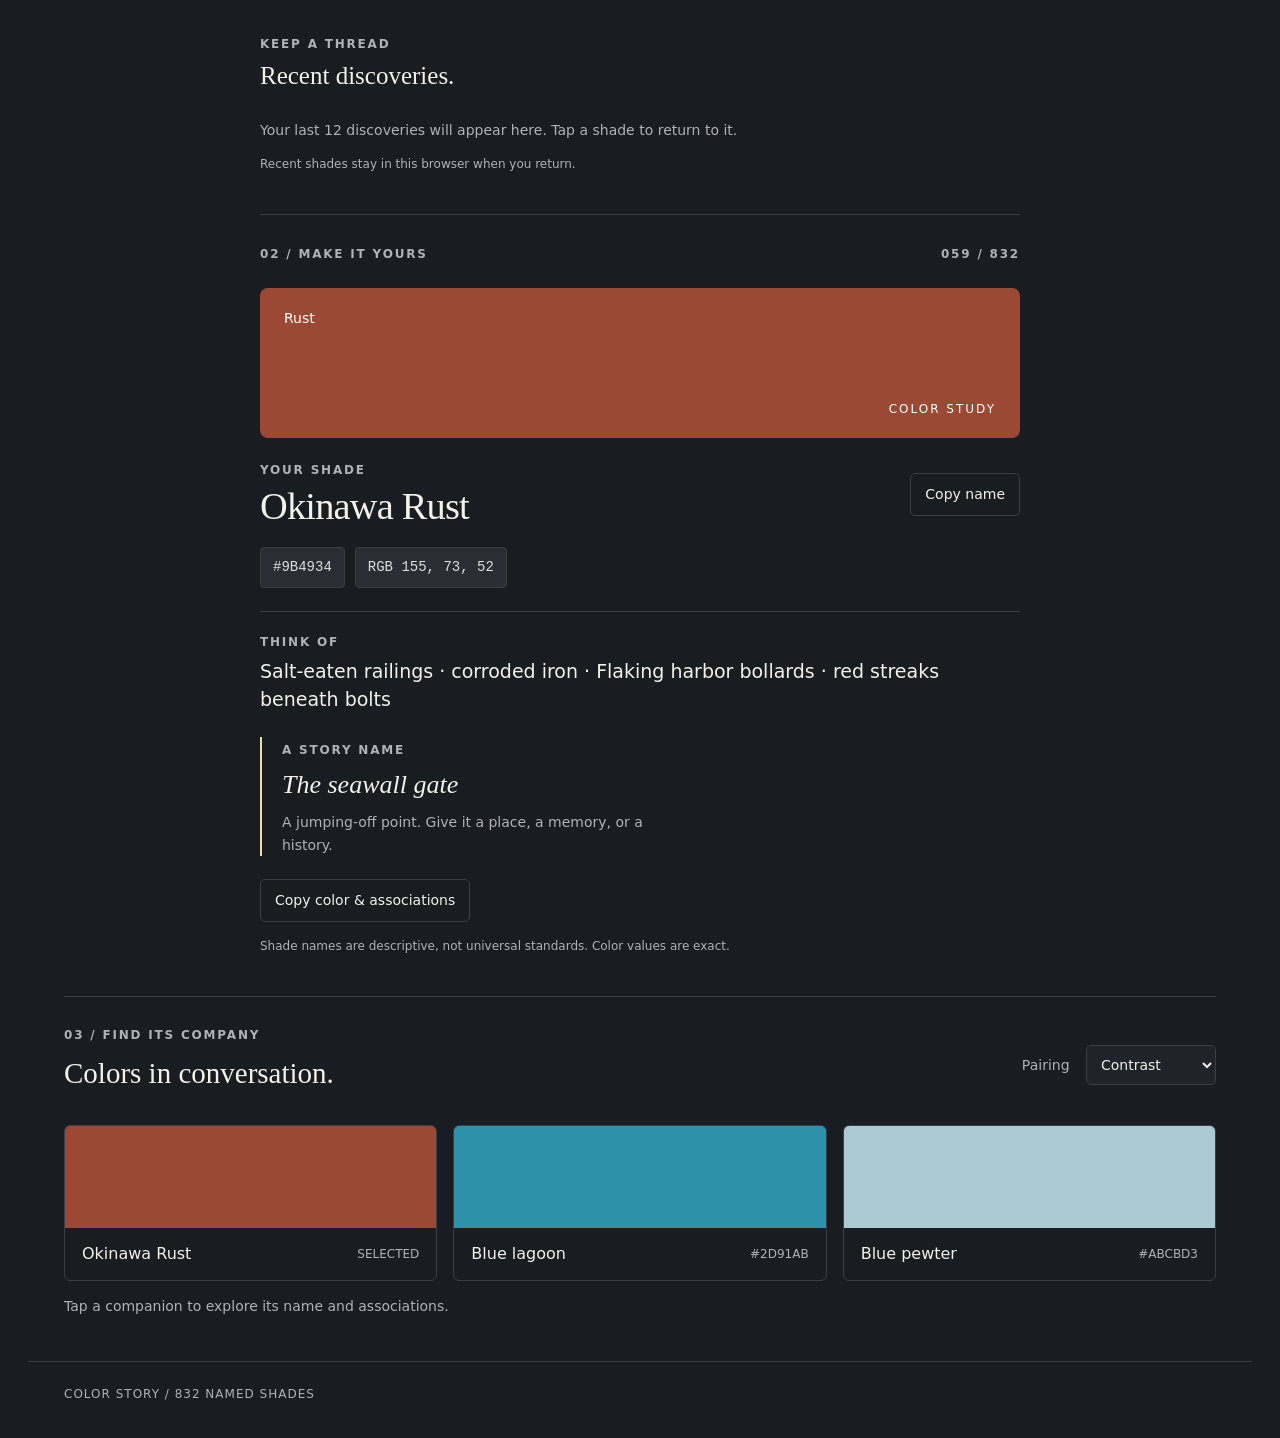
==== commit 6c4fa31b: "Expand to 832 shades and add mood search and guided discoveries" ====
--- a/index.html
+++ b/index.html
@@ -1,28 +1,31 @@
-<!doctype html><html lang="en"><head><meta charset="utf-8"><meta name="viewport" content="width=device-width,initial-scale=1"><meta name="theme-color" content="#191c21"><meta name="description" content="Spin a color into a story. 416 named shades, sensory associations, and companion palettes for writers."><title>Color Story — A writer’s color wheel</title><link rel="manifest" href="./manifest.webmanifest"><link rel="icon" type="image/svg+xml" href="data:image/svg+xml,%3Csvg xmlns='http://www.w3.org/2000/svg' viewBox='0 0 32 32'%3E%3Ccircle cx='16' cy='16' r='16' fill='%239B4934'/%3E%3Ccircle cx='16' cy='16' r='9' fill='%23409E92'/%3E%3Ccircle cx='16' cy='16' r='4' fill='%23F6ECCC'/%3E%3C/svg%3E"><link rel="stylesheet" href="./style.css"></head><body>
+<!doctype html><html lang="en"><head><meta charset="utf-8"><meta name="viewport" content="width=device-width,initial-scale=1"><meta name="theme-color" content="#191c21"><meta name="description" content="Spin a color into a story. 832 named shades, sensory associations, and companion palettes for writers."><title>Color Story — A writer’s color wheel</title><link rel="manifest" href="./manifest.webmanifest"><link rel="icon" type="image/svg+xml" href="data:image/svg+xml,%3Csvg xmlns='http://www.w3.org/2000/svg' viewBox='0 0 32 32'%3E%3Ccircle cx='16' cy='16' r='16' fill='%239B4934'/%3E%3Ccircle cx='16' cy='16' r='9' fill='%23409E92'/%3E%3Ccircle cx='16' cy='16' r='4' fill='%23F6ECCC'/%3E%3C/svg%3E"><link rel="stylesheet" href="./style.css"></head><body>
 <header><a class="wordmark" href="./">Color<span>Story</span><span class="mark">◒</span></a><div class="header-note">A WRITER’S COLOR WHEEL</div><button class="quiet" id="install">Use on your phone</button></header>
 <main>
 <section class="search-section" aria-labelledby="search-heading">
   <div class="section-label">FIND A COLOR</div>
   <h2 id="search-heading">Start with a color you know.</h2>
   <form id="color-search-form" role="search">
-    <label class="eyebrow" for="color-search">COLOR NAME OR HEX</label>
+    <label class="eyebrow" for="color-search">COLOR, MOOD OR HEX</label>
     <div class="search-input-row">
-      <input id="color-search" type="search" placeholder="Try green, sage, or #9B4934" autocomplete="off" spellcheck="false" maxlength="100" aria-describedby="search-help">
+      <input id="color-search" type="search" placeholder="Try green, uneasy, or #9B4934" autocomplete="off" spellcheck="false" maxlength="100" aria-describedby="search-help">
       <button class="quiet" id="clear-search" type="button" hidden>Clear</button>
       <button class="primary" type="submit">Search</button>
     </div>
   </form>
   <div class="search-examples" aria-label="Try a color">
     <span class="small">Try</span>
-    <button type="button" data-query="green">Green</button><button type="button" data-query="blue">Blue</button><button type="button" data-query="red">Red</button><button type="button" data-query="yellow">Yellow</button><button type="button" data-query="orange">Orange</button><button type="button" data-query="purple">Purple</button>
+    <button type="button" data-query="green">Green</button><button type="button" data-query="blue">Blue</button><button type="button" data-query="red">Red</button><button type="button" data-query="yellow">Yellow</button><button type="button" data-query="orange">Orange</button><button type="button" data-query="purple">Purple</button><button type="button" data-query="black">Black</button>
   </div>
   <fieldset class="search-modes">
     <legend class="visually-hidden">Explore search results by</legend>
     <label><input type="radio" name="search-mode" value="similar" checked><span>Similar shades</span></label>
     <label><input type="radio" name="search-mode" value="companions"><span>Companion colors</span></label>
     <label><input type="radio" name="search-mode" value="imagery"><span>Related imagery</span></label>
+    <label><input type="radio" name="search-mode" value="mood"><span>By mood</span></label>
   </fieldset>
-  <p id="search-help" class="small">Search an everyday color, a shade name, or a HEX value. Tap a shade to explore its story.</p>
+  <div id="mood-examples" class="search-examples" aria-label="Try a mood" hidden></div>
+  <p id="search-help" class="small">Search a color, shade, HEX, or mood such as “calm” or “uneasy green.” Tap a shade to explore its story.</p>
+  <p id="mood-note" class="small" hidden>Moods are creative associations. Their meaning changes with the scene.</p>
   <div id="search-anchor-controls" class="search-anchor-controls" hidden>
     <label for="search-anchor">Pairing with:</label><span id="search-anchor-swatch" aria-hidden="true"></span><select id="search-anchor"></select>
     <label for="search-pairing">Pairing</label><select id="search-pairing"><option value="contrast">Contrast</option><option value="neighbors">Neighbors</option><option value="tonal">Same family</option></select>
@@ -34,16 +37,31 @@
 <section class="wheel-panel" aria-label="Color wheel">
   <div class="section-label">01 / FOLLOW A COLOR</div>
   <h1>A shade to start something.</h1>
-  <div id="wheel-control" class="wheel-wrap" role="slider" tabindex="0" aria-label="Color wheel" aria-valuemin="0" aria-valuemax="415" aria-valuenow="0" aria-describedby="wheel-help">
+  <div id="wheel-control" class="wheel-wrap" role="slider" tabindex="0" aria-label="Color wheel" aria-valuemin="0" aria-valuemax="831" aria-valuenow="0" aria-describedby="wheel-help">
     <div class="pointer" aria-hidden="true"></div>
     <div class="wheel-disc" aria-hidden="true"><div id="wheel"></div></div>
     <div id="wheel-preview" class="wheel-center" aria-hidden="true"><span class="wheel-eyebrow">YOUR SHADE</span><span id="wheel-color-name"></span><small id="wheel-color-hex"></small></div>
   </div>
-  <button id="spin" class="primary">Spin the wheel <span aria-hidden="true">↻</span></button>
-  <p id="wheel-help" class="small centered">Drag with your finger or mouse. Let go and see where it lands.<br><span id="shade-count">416</span> shades to explore. Use arrow keys to browse, or Space to spin.</p>
+  <fieldset class="spin-guide">
+    <legend>Guide your next discovery</legend>
+    <div class="spin-guide-fields">
+      <label for="spin-family">Color family<select id="spin-family"><option value="">All colors</option></select></label>
+      <label for="spin-mood">Mood<select id="spin-mood"><option value="">Any mood</option></select></label>
+    </div>
+    <p id="spin-summary" class="small" role="status" aria-live="polite"></p>
+    <button id="reset-guide" class="quiet" type="button" hidden>Reset guidance</button>
+  </fieldset>
+  <button id="spin" class="primary" aria-describedby="spin-summary">Spin the wheel <span aria-hidden="true">↻</span></button>
+  <p id="wheel-help" class="small centered">Filters guide the Spin button. Drag freely to explore every shade.<br><span id="shade-count">832</span> shades to explore. Use arrow keys to browse, or Space to spin.</p>
+</section>
+<section class="recent-section" aria-labelledby="recent-heading">
+  <div class="recent-heading"><div><div class="section-label">KEEP A THREAD</div><h3 id="recent-heading">Recent discoveries.</h3></div><button id="clear-recent" class="quiet" type="button" hidden>Clear recent</button></div>
+  <p id="recent-empty" class="small">Your last 12 discoveries will appear here. Tap a shade to return to it.</p>
+  <ul id="recent-colors" aria-label="Recently discovered colors"></ul>
+  <p class="small recent-note">Recent shades stay in this browser when you return.</p>
 </section>
 <section class="result-panel" aria-label="Selected color"><div class="section-label">02 / MAKE IT YOURS <span id="number"></span></div><div id="color-block"><span id="family-label"></span><span class="swatch-caption">COLOR STUDY</span></div><div class="name-row"><div><p class="eyebrow">YOUR SHADE</p><h2 id="color-name"></h2></div><button class="quiet" id="copy-name">Copy name</button></div><div class="codes"><button id="hex" title="Copy HEX"></button><button id="rgb" title="Copy RGB"></button></div><div class="association"><p class="eyebrow">THINK OF</p><p id="associations"></p></div><div class="story"><span class="eyebrow">A STORY NAME</span><p id="story-name"></p><p class="small">A jumping-off point. Give it a place, a memory, or a history.</p></div><button class="quiet copy-all" id="copy-all">Copy color & associations</button><p class="small footnote">Shade names are descriptive, not universal standards. Color values are exact.</p></section>
 <section class="palette-section"><div class="palette-heading"><div><div class="section-label">03 / FIND ITS COMPANY</div><h3>Colors in conversation.</h3></div><label>Pairing <select id="pairing"><option value="contrast">Contrast</option><option value="neighbors">Neighbors</option><option value="tonal">Same family</option></select></label></div><div id="palette"></div><p id="palette-note" class="small">Tap a companion to explore its name and associations.</p></section>
-</main><footer><span id="footer-count">COLOR STORY / 416 NAMED SHADES</span><span id="status" role="status" aria-live="polite"></span></footer>
+</main><footer><span id="footer-count">COLOR STORY / 832 NAMED SHADES</span><span id="status" role="status" aria-live="polite"></span></footer>
 <dialog id="install-dialog"><form method="dialog"><button class="close quiet" aria-label="Close">×</button></form><h3>Keep it close.</h3><p>On iPhone, open this page in Safari, tap Share, then Add to Home Screen. On Android, open your browser menu and choose Install app or Add to Home screen.</p><p class="small">This private hosted version may ask you to sign in. The downloadable app package can run on your own host, such as GitHub Pages, without ChatGPT login. Once loaded there, it also works offline.</p><button class="primary" id="native-install" hidden>Install Color Story</button></dialog>
-<script src="./colors.js"></script><script src="./search.js"></script><script src="./wheel.js"></script><script src="./app.js"></script></body></html>
+<script src="./colors.js"></script><script src="./moods.js"></script><script src="./discovery.js"></script><script src="./search.js"></script><script src="./wheel.js"></script><script src="./app.js"></script></body></html>
--- a/style.css
+++ b/style.css
@@ -68,3 +68,28 @@
 .mini-info b{overflow-wrap:anywhere}
 @media(max-width:800px){main{gap:0}.wheel-panel h1{font-size:clamp(30px,5vw,42px)}.wheel-wrap{width:min(100%,500px);margin:28px auto}.wheel-center{padding:16px;border-width:7px}.wheel-center>.wheel-eyebrow{font-size:10px;letter-spacing:1px;margin-bottom:10px}#wheel-color-name{font-size:clamp(22px,5vw,36px)}.wheel-center small{font-size:12px;margin-top:12px}.wheel-panel{padding-top:30px}.result-panel{margin-top:30px}#wheel-help{font-size:13px}}
 @media(max-width:360px){.wheel-center{padding:10px}.wheel-center>.wheel-eyebrow{font-size:9px}#wheel-color-name{font-size:22px}.wheel-center small{font-size:11px}.name-row{flex-wrap:wrap}}
+.search-modes{max-width:760px}
+#mood-examples{margin:16px 0 0}
+#mood-note{font-size:12px;margin:8px 0 0}
+.mood-tag{display:inline-block;margin-top:10px;padding:3px 8px;border:1px solid var(--line);border-radius:20px;font-size:12px;color:var(--accent)}
+.spin-guide{max-width:520px;margin:0 auto 22px;padding:18px 20px;border:1px solid var(--line);border-radius:8px;text-align:left;background:var(--panel)}
+.spin-guide legend{font:normal 20px Georgia,serif;padding:0 8px;color:var(--text)}
+.spin-guide-fields{display:grid;grid-template-columns:repeat(2,minmax(0,1fr));gap:16px}
+.spin-guide-fields label{min-width:0;color:var(--muted);font-size:13px}
+.spin-guide select{display:block;width:100%;margin:7px 0 0;background:var(--bg);min-height:44px}
+#spin-summary{margin:14px 0 0;font-size:13px}
+#reset-guide{margin-top:12px}
+.recent-section{width:100%;max-width:760px;justify-self:center;min-width:0;margin-top:32px}
+.recent-heading{display:flex;align-items:center;justify-content:space-between;gap:16px}
+.recent-heading h3{font-size:25px;margin:8px 0 14px}
+#recent-colors{display:flex;gap:10px;overflow-x:auto;list-style:none;margin:0;padding:4px 4px 12px;scrollbar-width:thin}
+#recent-colors:empty{display:none}
+#recent-colors li{flex:0 0 auto;max-width:190px}
+.recent-card{display:flex;align-items:center;gap:10px;border:1px solid var(--line);border-radius:6px;padding:8px 12px 8px 8px;background:var(--panel);color:var(--text);min-height:48px;max-width:100%;text-align:left;font-size:13px}
+.recent-card:hover{border-color:var(--muted)}
+.recent-card[aria-pressed="true"]{border-color:var(--accent)}
+.recent-card:disabled{opacity:.6;cursor:wait}
+.recent-card>span:last-child{overflow-wrap:anywhere}
+.recent-swatch{width:30px;height:30px;border:1px solid #ffffff30;flex-shrink:0;border-radius:4px}
+.recent-note{font-size:12px;margin:4px 0 0}
+@media(max-width:480px){.search-modes{display:grid;grid-template-columns:repeat(2,minmax(0,1fr))}.spin-guide{padding:14px}.spin-guide-fields{gap:10px}.recent-heading{align-items:flex-start}.recent-heading .quiet{font-size:12px}}
